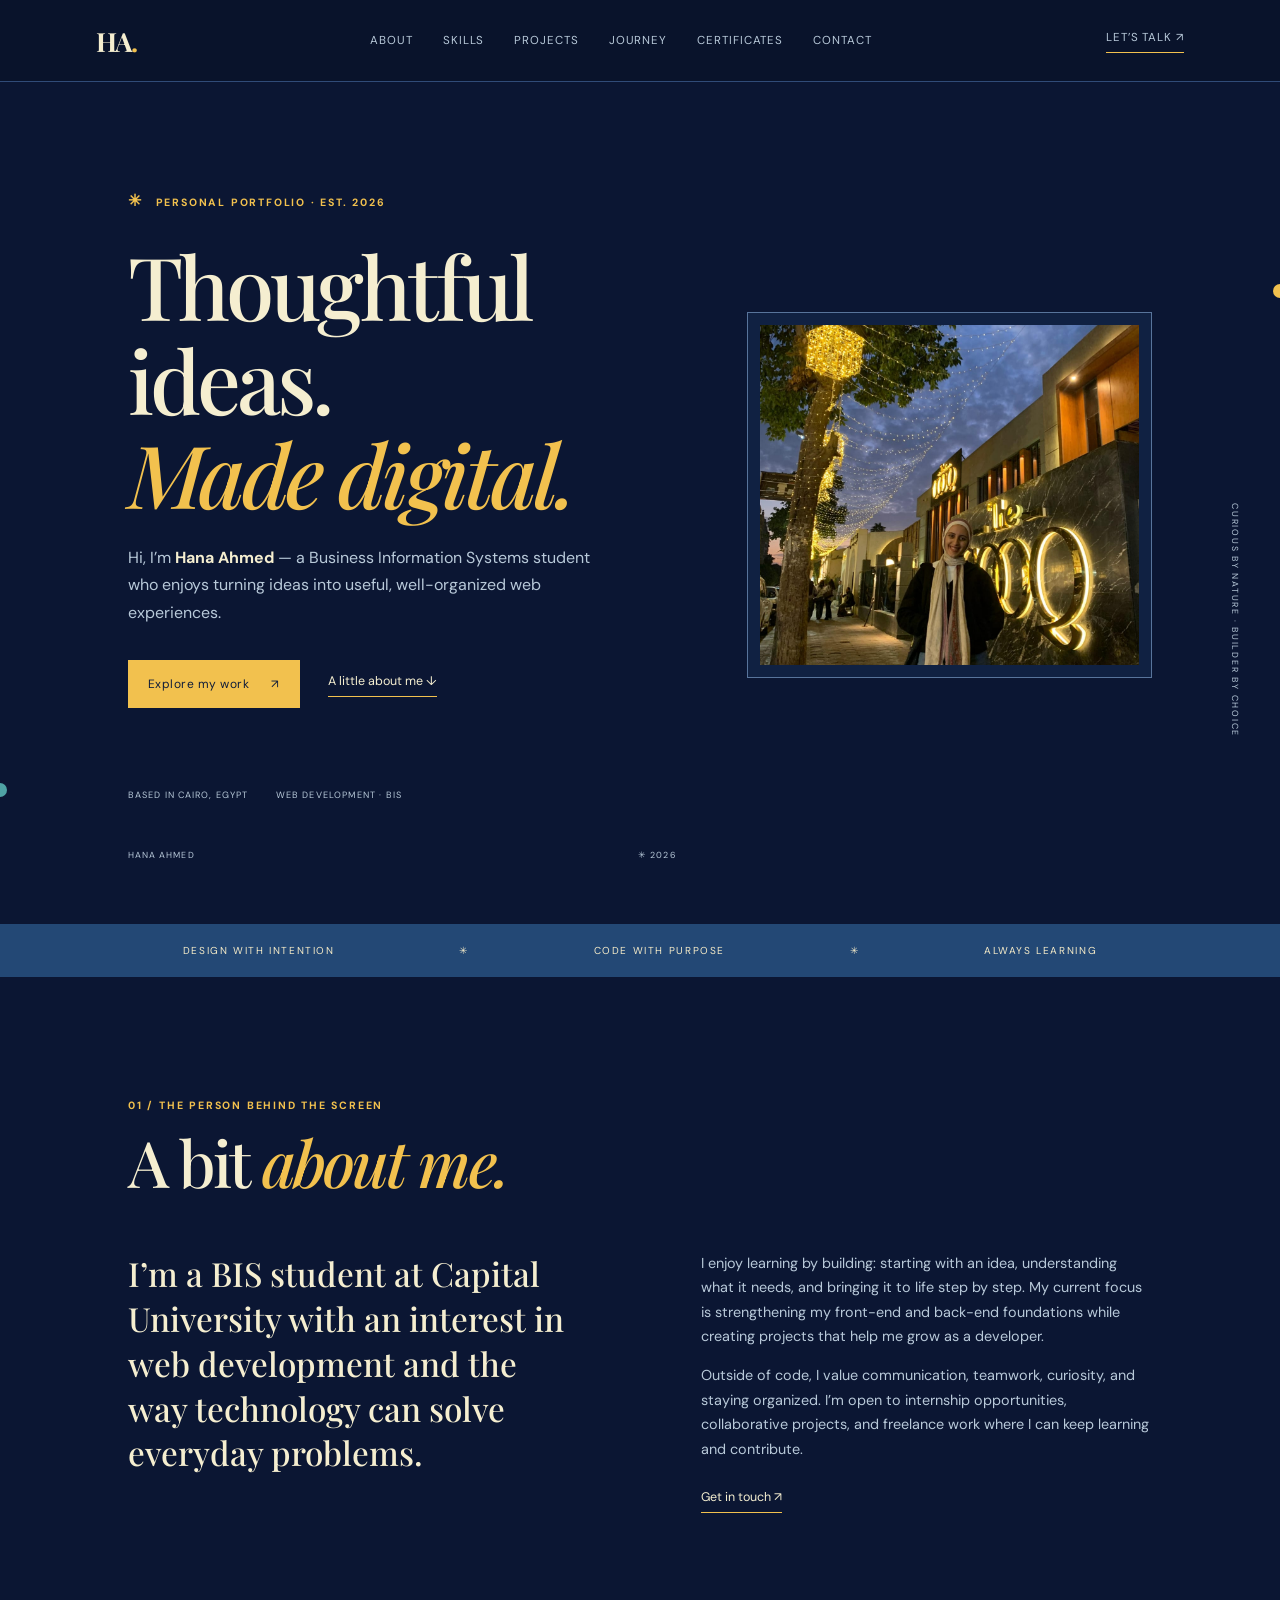
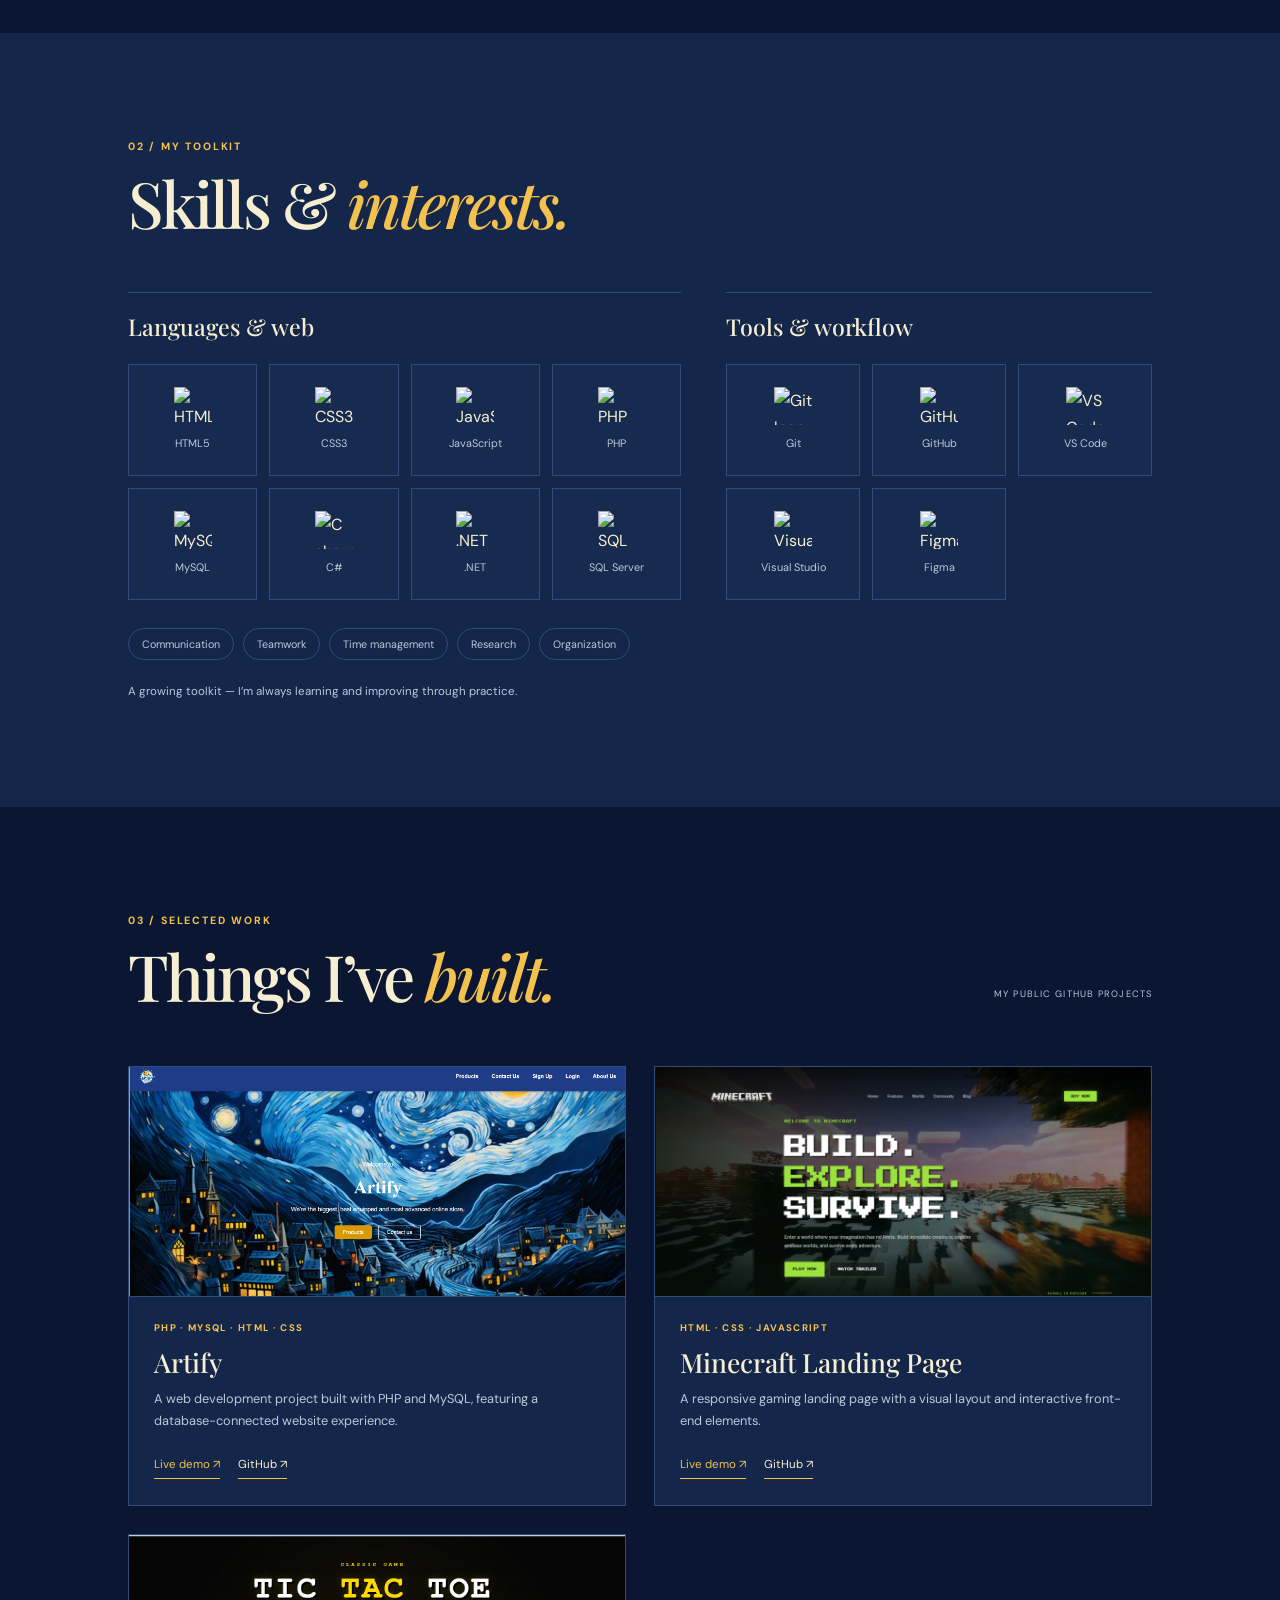
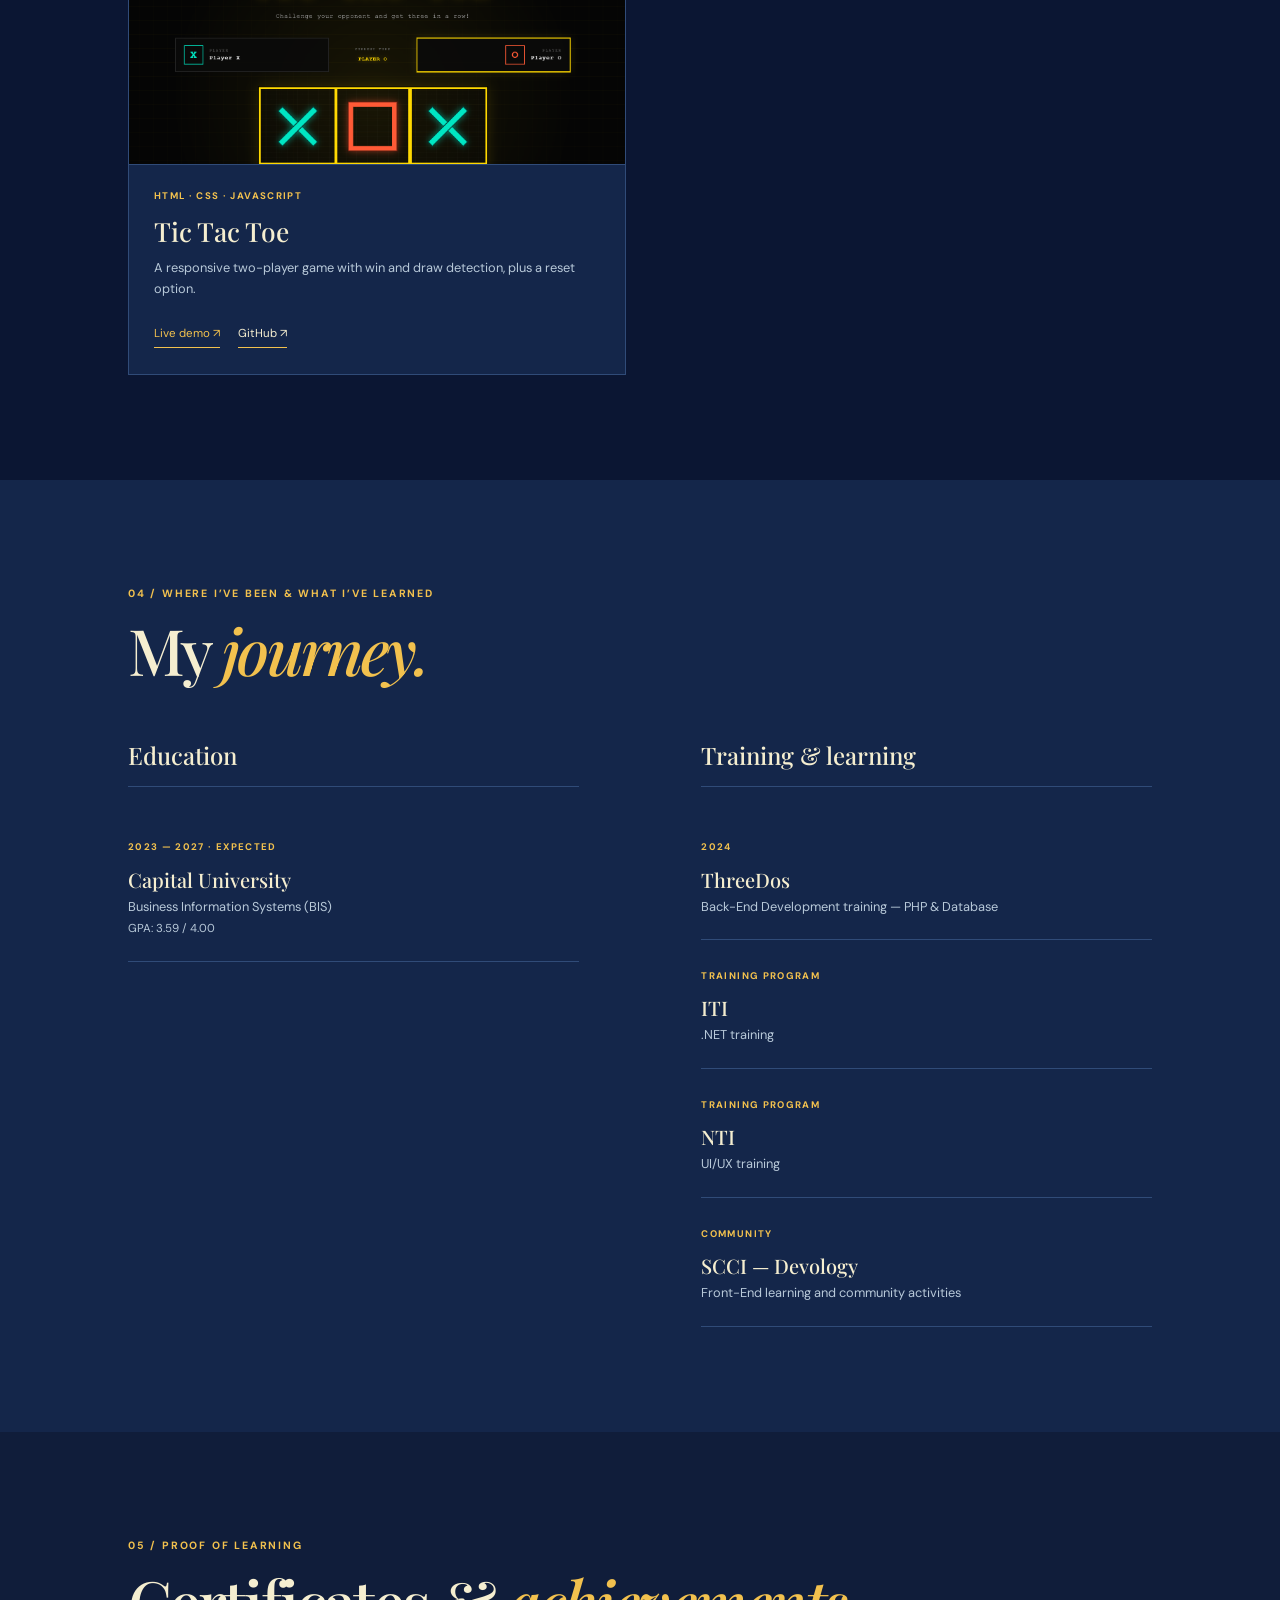
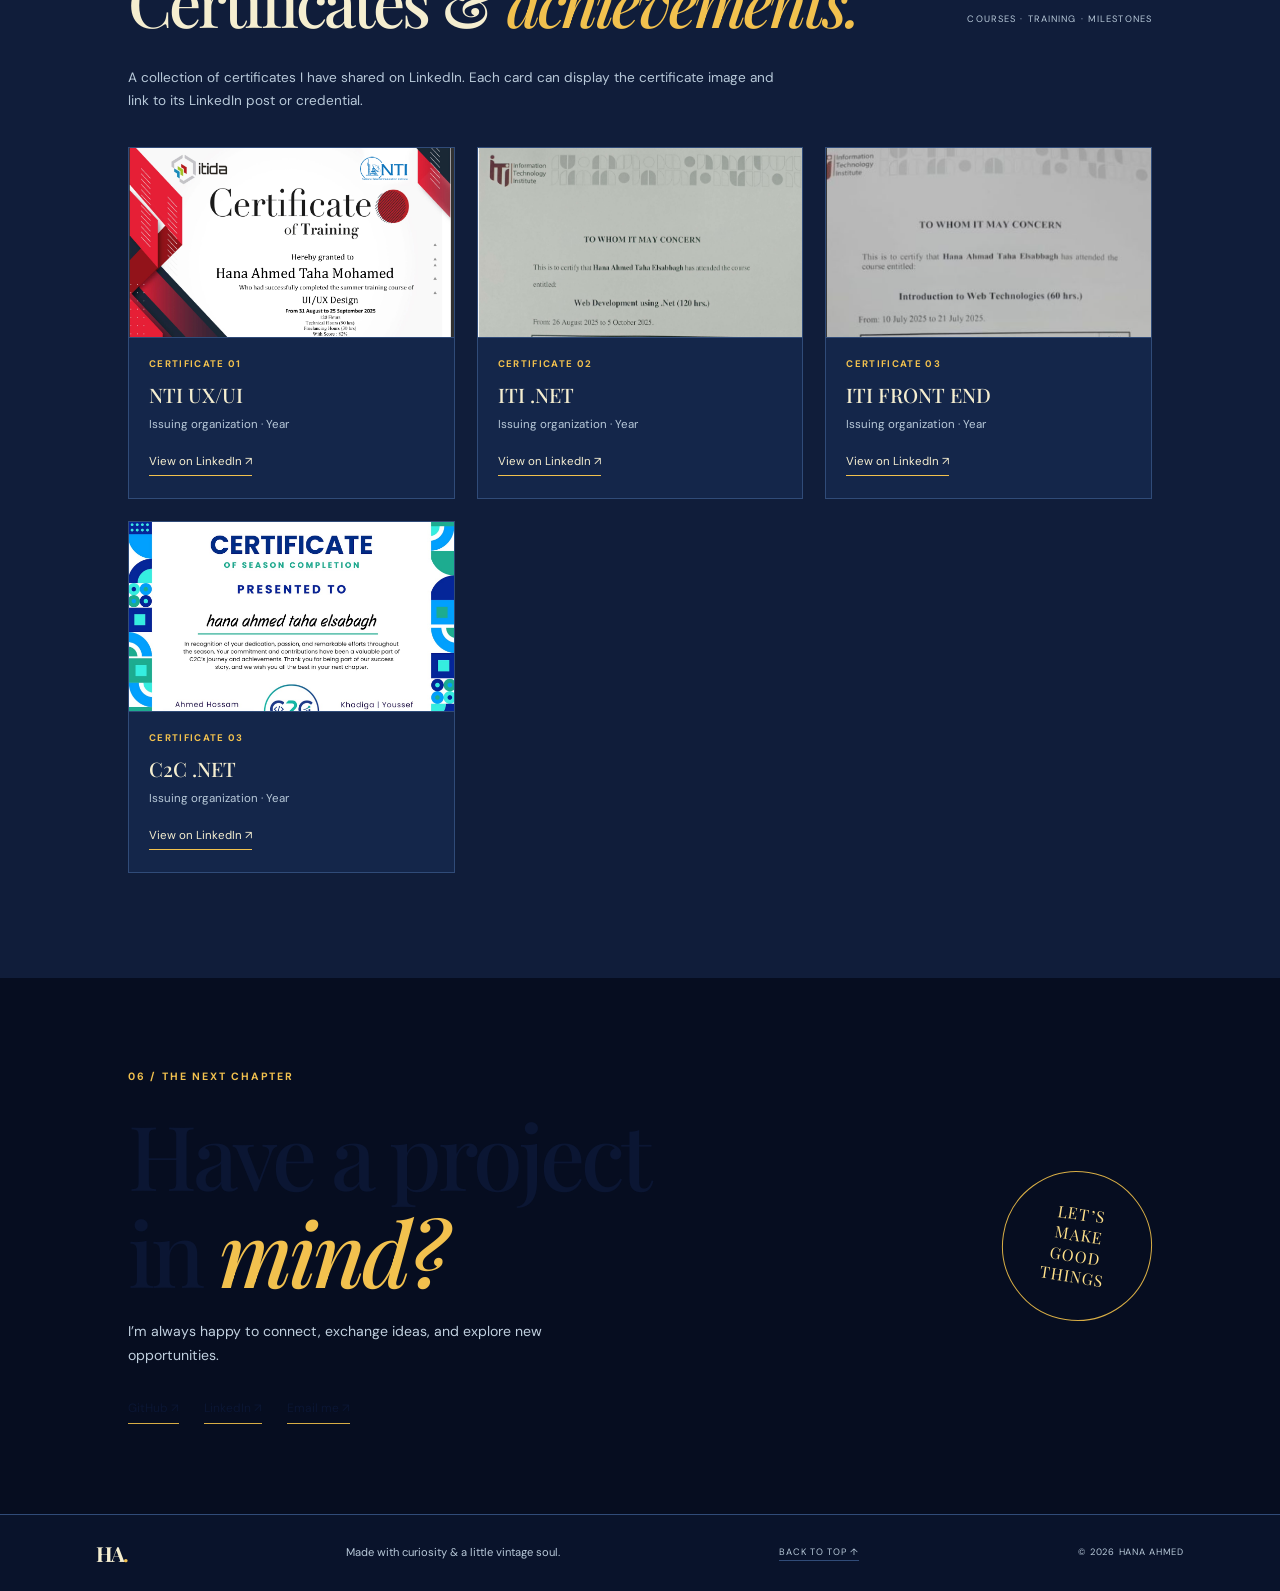
==== index.html @ 34f633cc "Create index.html for portfolio redirection" ====
<!DOCTYPE html>
<html>
<head>
    <meta charset="UTF-8">
    <meta http-equiv="refresh" content="0; url=./hana%20portfolio/index.html">
    <title>Hana's Portfolio</title>
</head>
<body>
    <p>Opening Portfolio...</p>
</body>
</html>
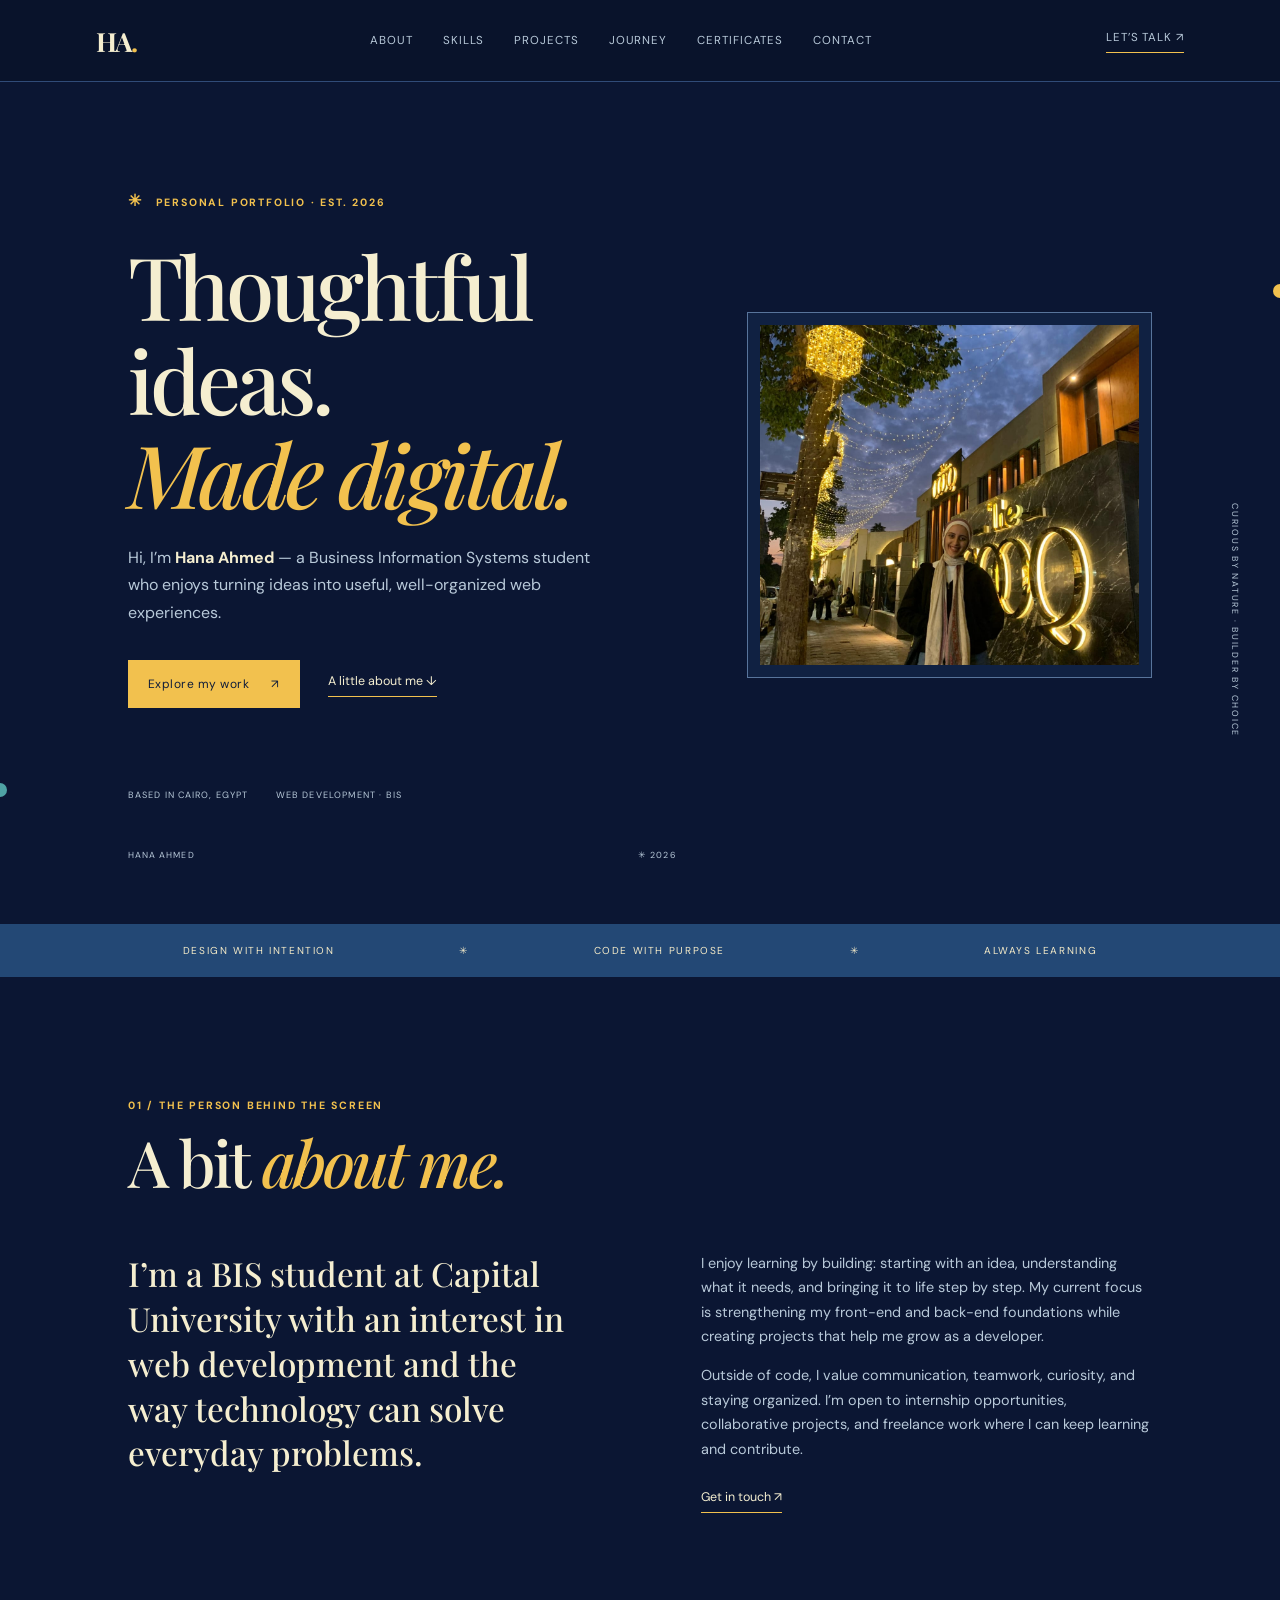
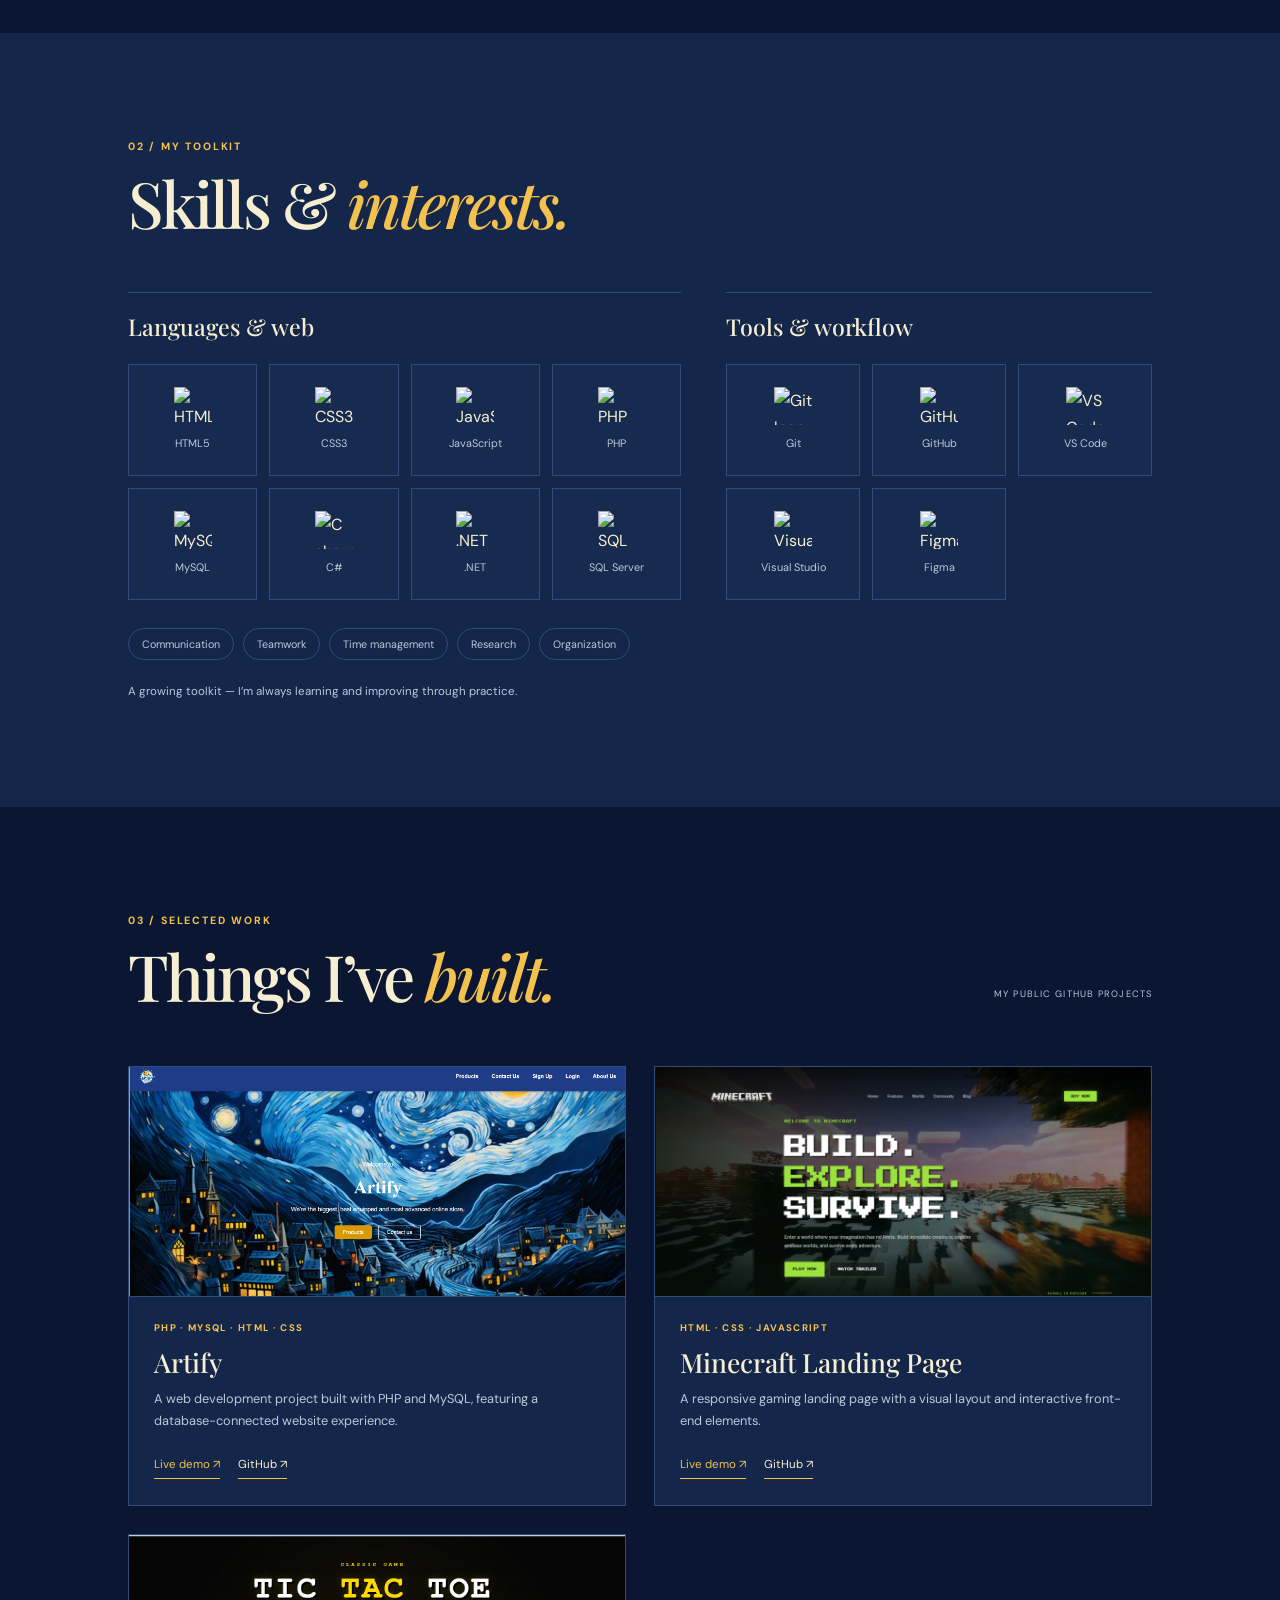
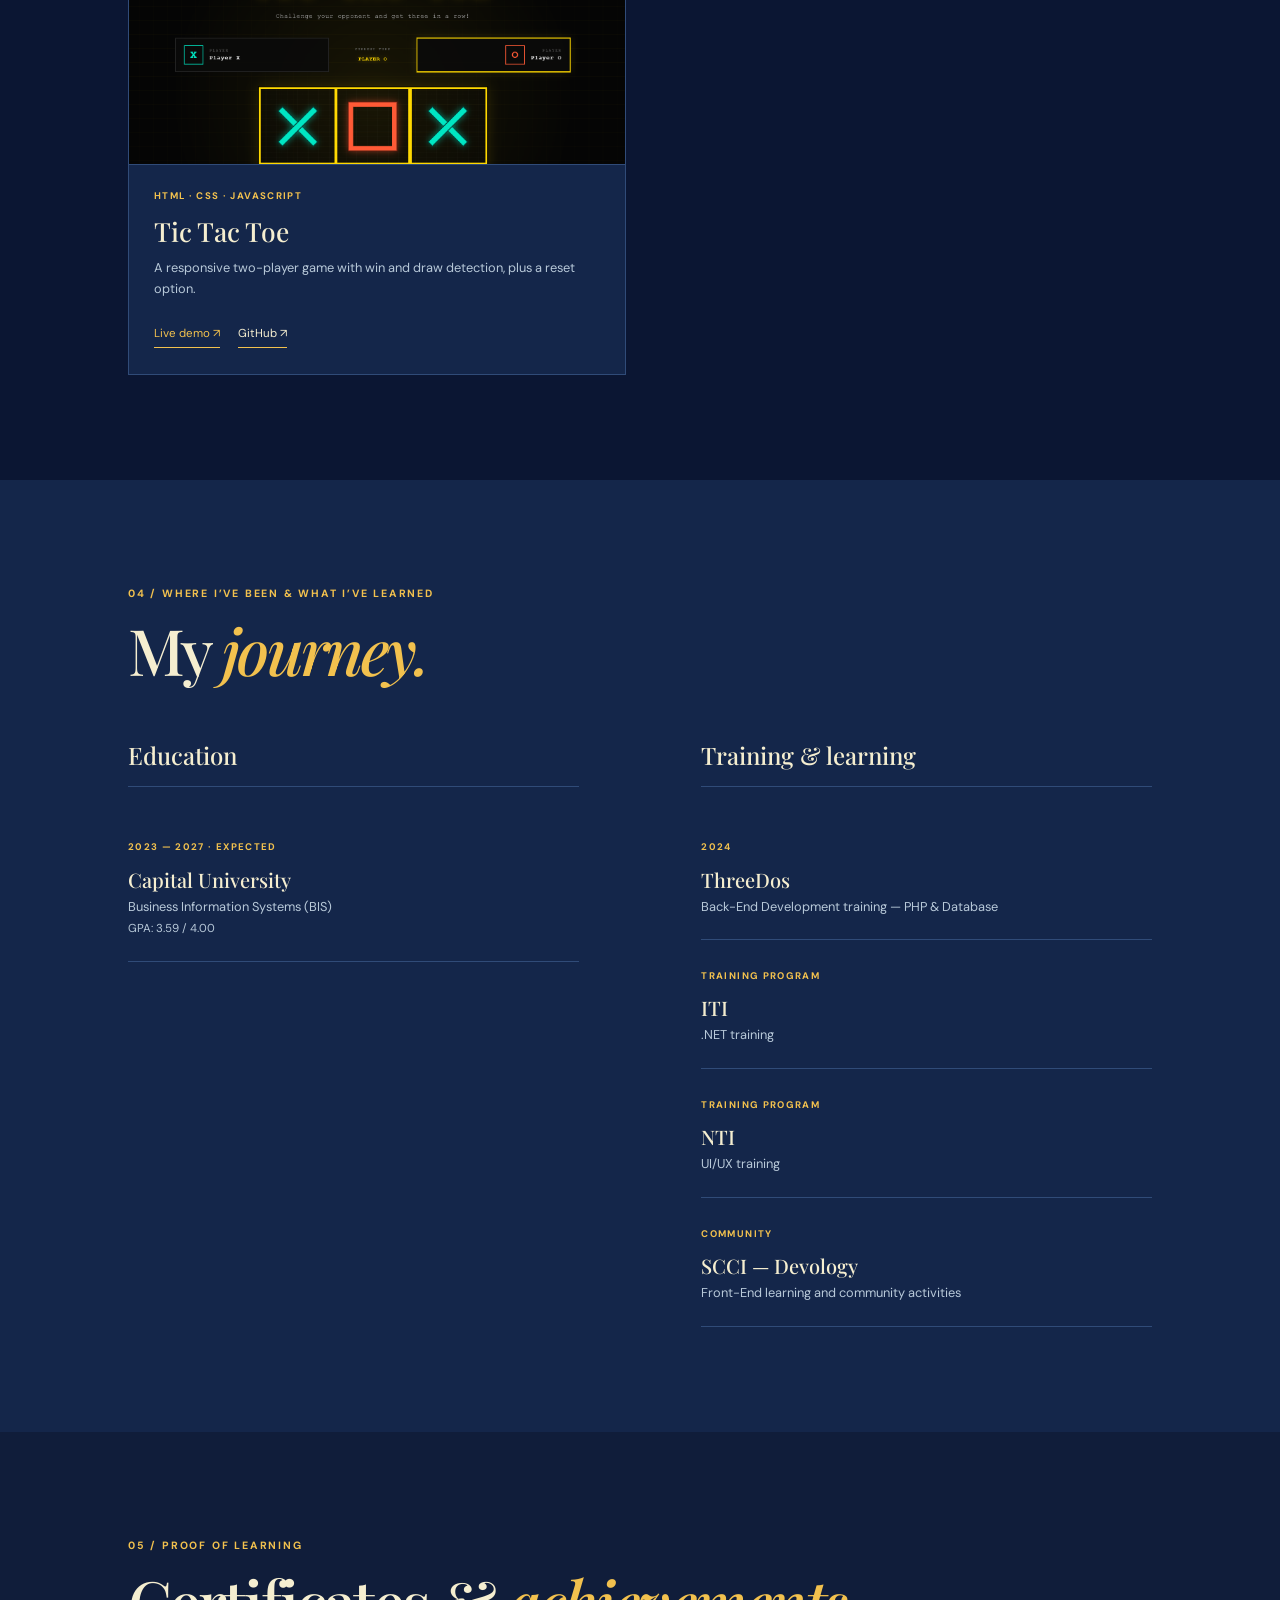
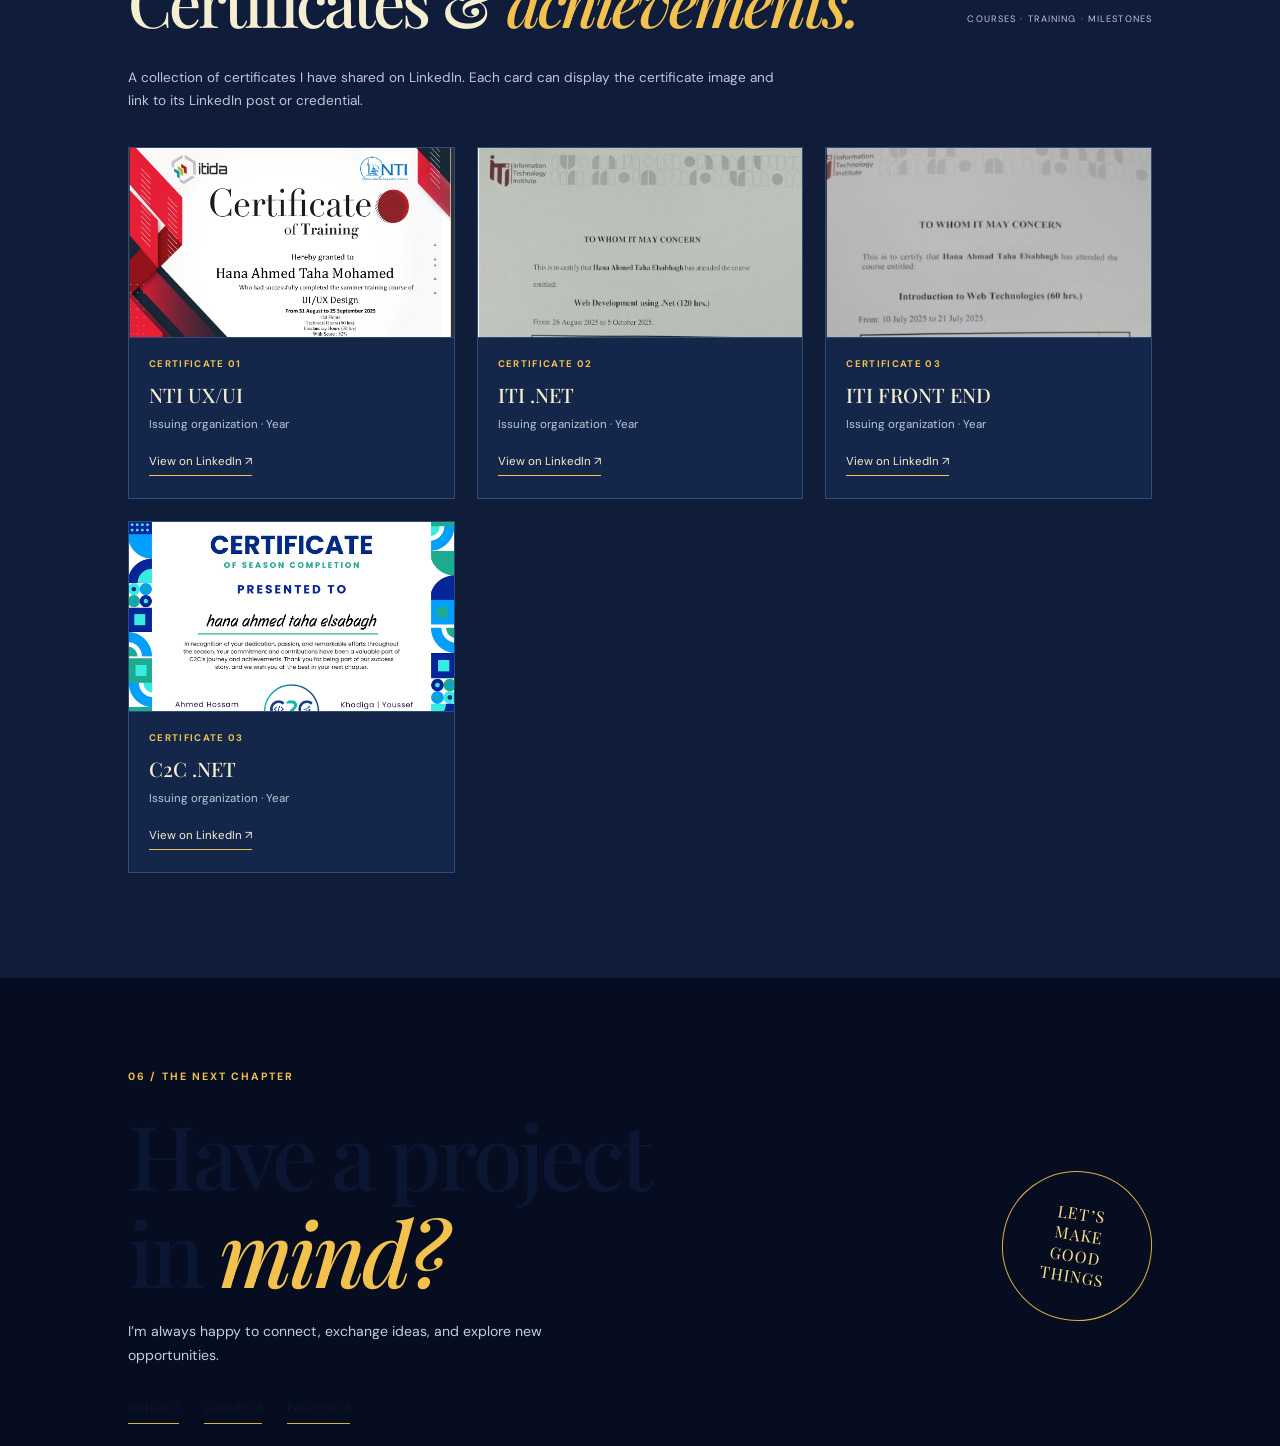
==== commit bd433ebe: "Enhance index.html with meta tags for SEO Added Open Graph and Twitter meta tags for better sharing." ====
--- a/index.html
+++ b/index.html
@@ -4,6 +4,13 @@
     <meta charset="UTF-8">
     <meta http-equiv="refresh" content="0; url=./hana%20portfolio/index.html">
     <title>Hana's Portfolio</title>
+    <meta property="og:title" content="Hana Ahmed | Portfolio">
+<meta property="og:description" content="Business Information Systems Student | Web Developer">
+<meta property="og:image" content="https://hanaahmed2005.github.io/My-Portfolio/preview.jpg">
+<meta property="og:url" content="https://hanaahmed2005.github.io/My-Portfolio/">
+<meta property="og:type" content="website">
+
+<meta name="twitter:card" content="summary_large_image">
 </head>
 <body>
     <p>Opening Portfolio...</p>
